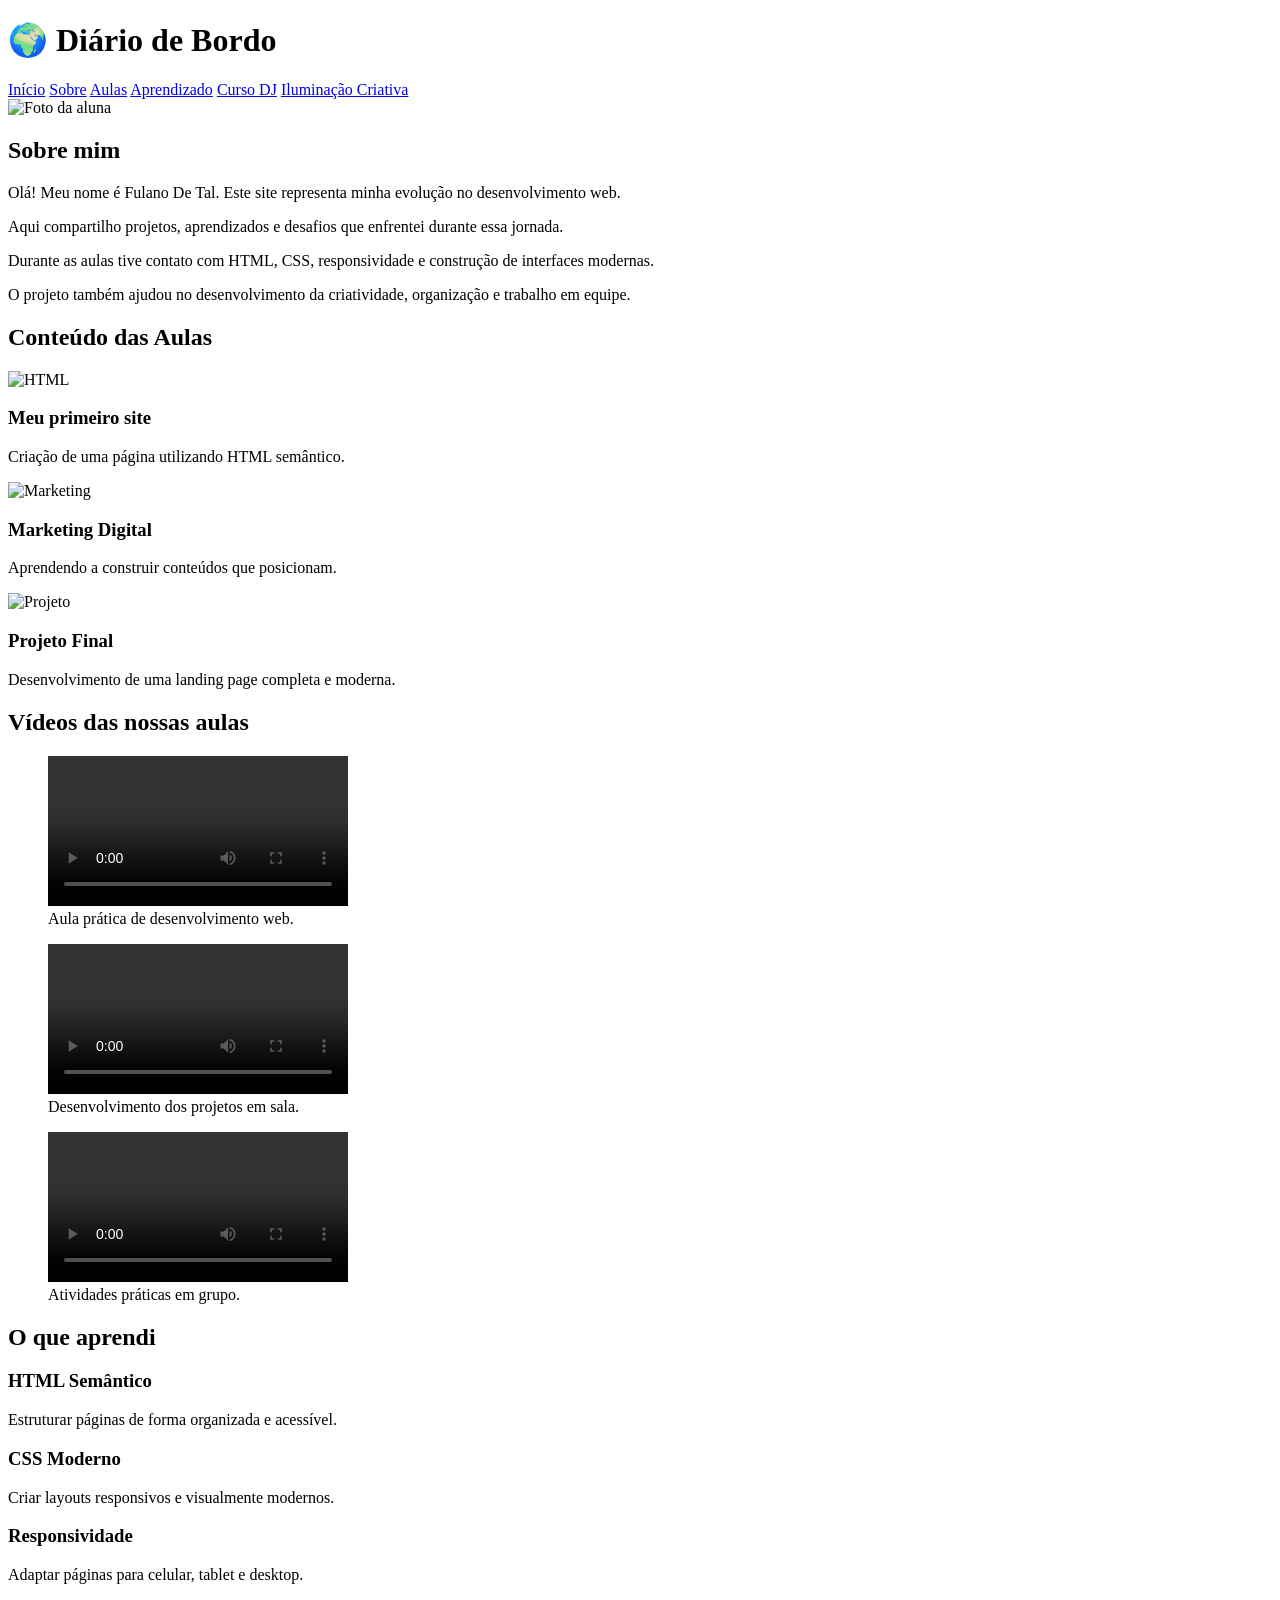
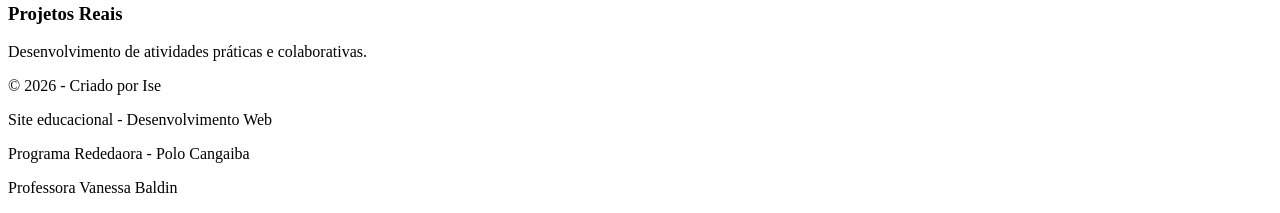
==== index.html @ 8df55586 "adiciona paginas do projeto" ====
<!DOCTYPE html>
<html lang="pt-BR">

<head>
  <meta charset="UTF-8">
  <meta name="viewport" content="width=device-width, initial-scale=1.0">
  <title>Diário de Bordo</title>

  <link rel="stylesheet" href="css/style.css">
  <link rel="icon" type="image/png" href="img/favicon.jpg">
</head>

<body>

  <!-- HEADER -->

  <header>

    <h1>🌍 Diário de Bordo</h1>

    <nav>

      <a href="index.html">Início</a>
      <a href="#sobre">Sobre</a>
      <a href="#conteudodasaulas">Aulas</a>
      <a href="#aprendizado">Aprendizado</a>

      <a href="dj.html">Curso DJ</a>

      <a href="iluminacao.html">
        Iluminação Criativa
      </a>

    </nav>

  </header>

  <!-- HERO -->

  <section id="hero">

    <!-- <div class="hero-text">

      <h2>
        Minha jornada no Desenvolvimento Web
      </h2>

      <p>
        Transformando aprendizado em projetos reais 
      </p>

      <button onclick="mensagem()">
        Ver mensagem
      </button>

    </div> -->

  </section>

  <main>

    <!-- SOBRE -->

    <section id="sobre" class="container">

      <div class="sobre-content">

        <img src="img/perfil.jpg" alt="Foto da aluna">

        <div>

          <h2>Sobre mim</h2>

          <p>
            Olá! Meu nome é Fulano De Tal.
            Este site representa minha evolução
            no desenvolvimento web.
          </p>

          <p>
            Aqui compartilho projetos,
            aprendizados e desafios que enfrentei
            durante essa jornada.
          </p>

          <p>
            Durante as aulas tive contato
            com HTML, CSS, responsividade
            e construção de interfaces modernas.
          </p>

          <p>
            O projeto também ajudou no
            desenvolvimento da criatividade,
            organização e trabalho em equipe.
          </p>

         
        </div>

      </div>

    </section>

    <!-- CARDS -->

    <section id="conteudodasaulas" class="container">

      <div class="section-title">
        <h2>Conteúdo das Aulas</h2>
      </div>

      <div class="cards">

        <article class="card">

          <img src="img/ise.jpeg" alt="HTML">

          <h3>Meu primeiro site</h3>

          <p>
            Criação de uma página utilizando
            HTML semântico.
          </p>

        </article>

        <article class="card">

          <img src="img/eu2.png" alt="Marketing">

          <h3>Marketing Digital</h3>

          <p>
            Aprendendo a construir conteúdos que posicionam.
          </p>

        </article>

        <article class="card">

          <img src="img/programando.jpeg" alt="Projeto">

          <h3>Projeto Final</h3>

          <p>
            Desenvolvimento de uma landing page
            completa e moderna.
          </p>

        </article>

      </div>

    </section>

    <!-- VIDEOS -->

    <section class="container">

      <div class="section-title">
        <h2>Vídeos das nossas aulas</h2>
      </div>

      <div class="videos-grid">

        <figure class="video-card">

          <video controls>
            <source src="video/aula.mp4" type="video/mp4">
          </video>

          <figcaption>
            Aula prática de desenvolvimento web.
          </figcaption>

        </figure>

        <figure class="video-card">

          <video controls>
            <source src="video/curta.MOV" type="video/mp4">
          </video>

          <figcaption>
            Desenvolvimento dos projetos em sala.
          </figcaption>

        </figure>

        <figure class="video-card">

          <video controls>
            <source src="video/aula3.mp4" type="video/mp4">
          </video>

          <figcaption>
            Atividades práticas em grupo.
          </figcaption>

        </figure>

      </div>

    </section>

    <!-- APRENDIZADO -->

    <section id="aprendizado" class="container">

      <div class="section-title">
        <h2>O que aprendi</h2>
      </div>

      <div class="topicos">

        <div class="topico">

          <h3>HTML Semântico</h3>

          <p>
            Estruturar páginas de forma organizada
            e acessível.
          </p>

        </div>

        <div class="topico">

          <h3>CSS Moderno</h3>

          <p>
            Criar layouts responsivos
            e visualmente modernos.
          </p>

        </div>

        <div class="topico">

          <h3>Responsividade</h3>

          <p>
            Adaptar páginas para celular,
            tablet e desktop.
          </p>

        </div>

        <div class="topico">

          <h3>Projetos Reais</h3>

          <p>
            Desenvolvimento de atividades
            práticas e colaborativas.
          </p>

        </div>

      </div>

    </section>

  </main>

  <!-- FOOTER -->

  <footer>

    <p>© 2026 - Criado por Ise </p>

    <p>
      Site educacional - Desenvolvimento Web
    </p>

    <p>
      Programa Rededaora - Polo Cangaiba
    </p>

    <p>
      Professora Vanessa Baldin
    </p>

  </footer>

  <script src="js/script.js"></script>

</body>

</html>
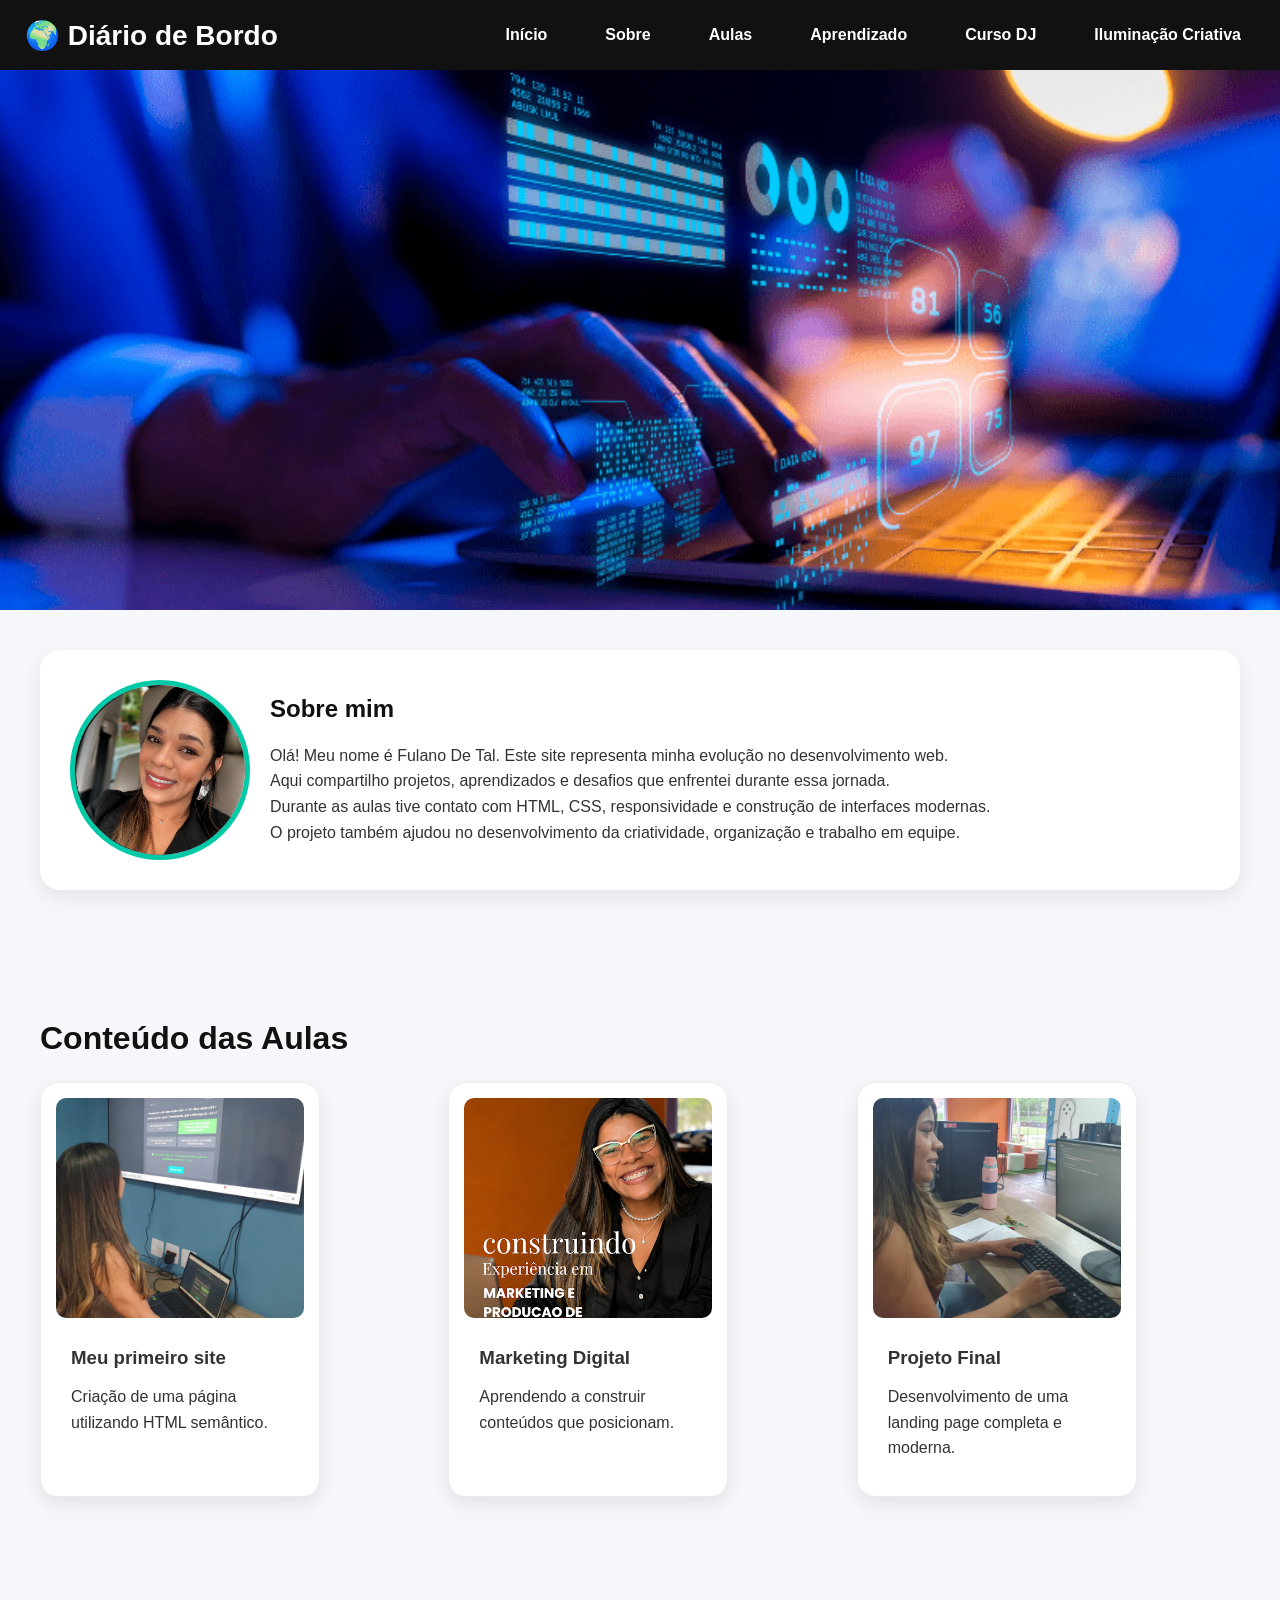
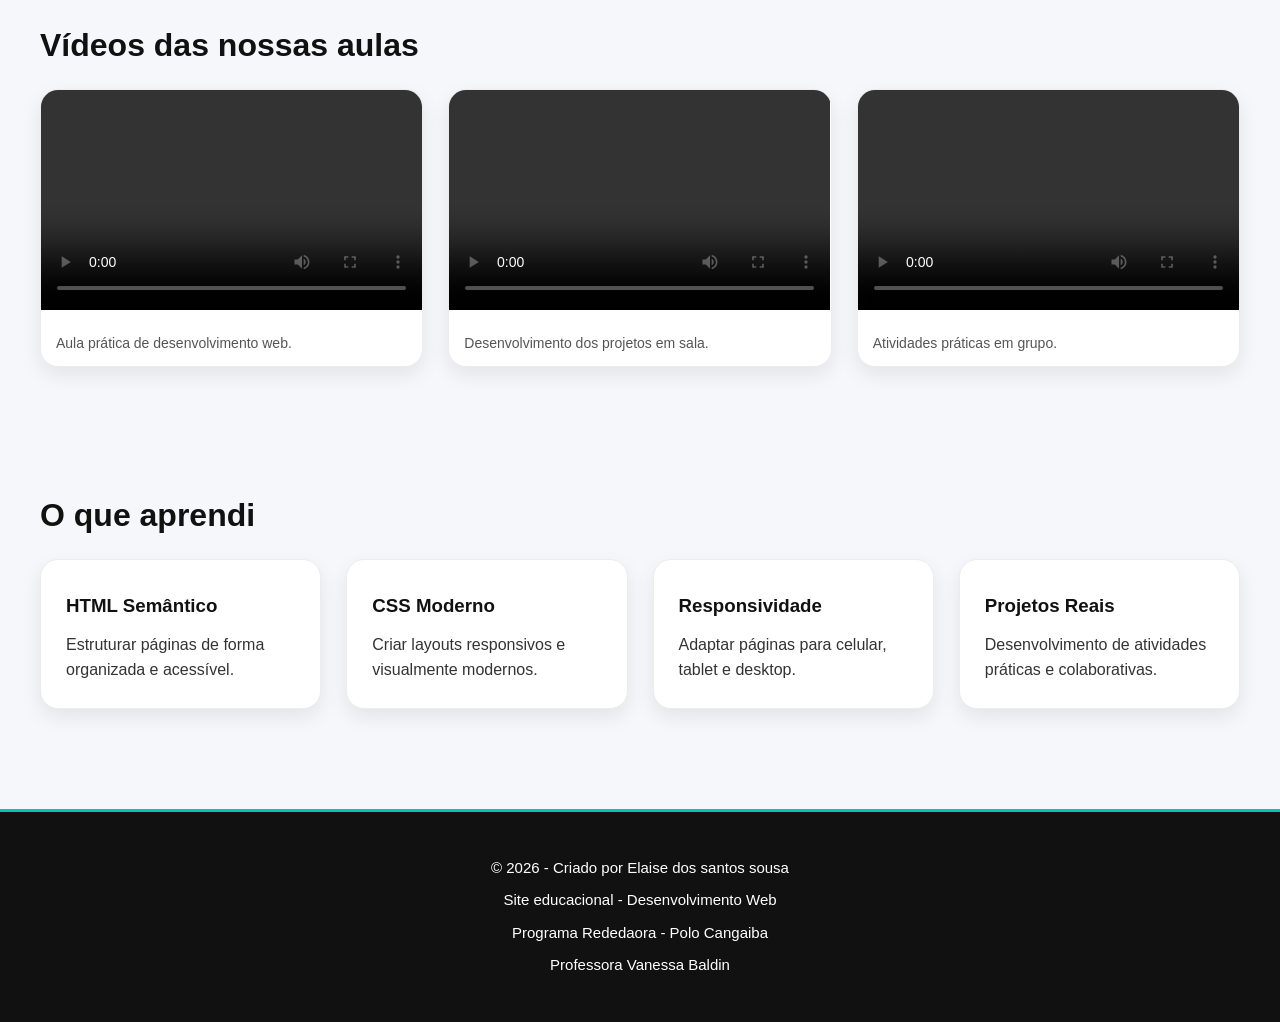
==== commit d7564b3e: "Ajuste os arquivos" ====
--- a/index.html
+++ b/index.html
@@ -268,7 +268,7 @@
 
   <footer>
 
-    <p>© 2026 - Criado por Ise </p>
+    <p>© 2026 - Criado por Elaise dos santos sousa </p>
 
     <p>
       Site educacional - Desenvolvimento Web
--- a/css/style.css
+++ b/css/style.css
@@ -0,0 +1,706 @@
+* {
+  margin: 0;
+  padding: 0;
+  box-sizing: border-box;
+}
+
+/* Corpo */
+body {
+  font-family: 'Arial', sans-serif;
+  background: #f5f7fa;
+  color: #333;
+}
+
+/* Header */
+header {
+  background: #111;
+  color: white;
+  padding: 15px;
+  display: flex;
+  justify-content: space-between;
+  align-items: center;
+}
+
+header nav a {
+  color: white;
+  margin-left: 15px;
+  text-decoration: none;
+}
+
+/* Hero */
+#hero {
+  background: url('../img/capa1.png') center/cover no-repeat;
+  height: 60vh;
+  display: flex;
+  align-items: center;
+  justify-content: center;
+  color: white;
+  text-align: center;
+}
+
+.hero-text {
+  background: rgba(0, 0, 0, 0.5);
+  padding: 20px;
+  border-radius: 10px;
+}
+
+button {
+  margin-top: 15px;
+  padding: 10px 20px;
+  border: none;
+  background: #00c9a7;
+  color: white;
+  cursor: pointer;
+  border-radius: 5px;
+}
+
+/* Container */
+.container {
+  padding: 40px;
+}
+
+/* Sobre */
+.sobre-content {
+  display: flex;
+  gap: 20px;
+  align-items: center;
+}
+
+.sobre-content img {
+  width: 150px;
+  border-radius: 50%;
+}
+
+/* Cards */
+.cards {
+  display: flex;
+  gap: 20px;
+  margin-top: 20px;
+}
+
+.card {
+  background: white;
+  border-radius: 10px;
+  padding: 15px;
+  width: 30%;
+  box-shadow: 0 4px 10px rgba(0,0,0,0.1);
+  transition: transform 0.3s;
+}
+
+.card:hover {
+  transform: translateY(-5px);
+}
+
+.card img {
+  width: 100%;
+  border-radius: 10px;
+}
+
+/* Vídeo */
+.video video {
+  width: 100%;
+  max-height: 400px;
+  border-radius: 10px;
+}
+
+/* Tópicos */
+.topicos {
+  display: flex;
+  gap: 20px;
+}
+
+.topico {
+  background: white;
+  padding: 20px;
+  border-radius: 10px;
+  flex: 1;
+}
+
+/* Footer */
+footer {
+  text-align: center;
+  padding: 20px;
+  background: #111;
+  color: white;
+}
+
+/* Configurações das novas paginas */
+/* AJUSTE GERAL DO HEADER */
+
+header {
+  flex-wrap: wrap;
+  gap: 15px;
+}
+
+header nav {
+  display: flex;
+  flex-wrap: wrap;
+  gap: 10px;
+}
+
+header nav a {
+  transition: 0.3s;
+}
+
+header nav a:hover {
+  color: #00c9a7;
+}
+
+/* TÍTULOS */
+
+h2 {
+  margin-bottom: 20px;
+  color: #111;
+}
+
+h3 {
+  margin: 10px 0;
+}
+
+/* PARÁGRAFOS */
+
+p {
+  line-height: 1.6;
+}
+
+/* NOVAS PÁGINAS */
+
+main section {
+  margin-bottom: 50px;
+}
+
+/* GALERIA DAS NOVAS PÁGINAS */
+
+.cards {
+  flex-wrap: wrap;
+}
+
+.card {
+  min-width: 280px;
+  flex: 1;
+}
+
+.card img {
+  height: 220px;
+  object-fit: cover;
+}
+
+/* VÍDEOS */
+
+.video {
+  margin-top: 20px;
+}
+
+.video video {
+  width: 100%;
+  object-fit: cover;
+}
+
+/* FIGCAPTION */
+
+figcaption {
+  margin-top: 10px;
+  font-size: 14px;
+  color: #555;
+}
+
+/* EFEITO NAS SEÇÕES */
+
+section {
+  animation: fade 0.5s ease;
+}
+
+@keyframes fade {
+  from {
+    opacity: 0;
+    transform: translateY(10px);
+  }
+
+  to {
+    opacity: 1;
+    transform: translateY(0);
+  }
+}
+
+/* RESPONSIVIDADE TABLET */
+
+@media (max-width: 900px) {
+
+  /* HEADER */
+
+  header {
+    flex-direction: column;
+    text-align: center;
+  }
+
+  header nav {
+    justify-content: center;
+  }
+
+  /* SOBRE */
+
+  .sobre-content {
+    flex-direction: column;
+    text-align: center;
+  }
+
+  .sobre-content img {
+    width: 180px;
+  }
+
+  /* HERO */
+
+  #hero {
+    height: 50vh;
+    padding: 20px;
+  }
+
+  .hero-text h2 {
+    font-size: 28px;
+  }
+
+  /* CARDS */
+
+  .cards {
+    justify-content: center;
+  }
+
+  .card {
+    width: 45%;
+  }
+
+  /* TÓPICOS */
+
+  .topicos {
+    flex-wrap: wrap;
+  }
+
+  .topico {
+    min-width: 250px;
+  }
+
+}
+
+/*RESPONSIVIDADE CELULAR */
+
+@media (max-width: 600px) {
+
+  /* CONTAINER */
+
+  .container {
+    padding: 25px;
+  }
+
+  /* HEADER */
+
+  header h1 {
+    font-size: 24px;
+  }
+
+  header nav {
+    flex-direction: column;
+    align-items: center;
+  }
+
+  header nav a {
+    margin: 5px 0;
+  }
+
+  /* HERO */
+
+  #hero {
+    height: auto;
+    padding: 60px 20px;
+  }
+
+  .hero-text {
+    width: 100%;
+  }
+
+  .hero-text h2 {
+    font-size: 22px;
+  }
+
+  .hero-text p {
+    font-size: 15px;
+  }
+
+  /* BOTÃO */
+
+  button {
+    width: 100%;
+  }
+
+  /* SOBRE */
+
+  .sobre-content img {
+    width: 140px;
+  }
+
+  /* CARDS */
+
+  .cards {
+    flex-direction: column;
+  }
+
+  .card {
+    width: 100%;
+  }
+
+  .card img {
+    height: 200px;
+  }
+
+  /* TÓPICOS */
+
+  .topicos {
+    flex-direction: column;
+  }
+
+  /* FOOTER */
+
+  footer {
+    font-size: 14px;
+  }
+
+}
+
+/* MENU GLOBAL PADRÃO */
+
+header {
+  background: #111;
+  color: white;
+  padding: 18px 25px;
+
+  display: flex;
+  justify-content: space-between;
+  align-items: center;
+
+  flex-wrap: wrap;
+  gap: 15px;
+
+  position: sticky;
+  top: 0;
+  z-index: 999;
+}
+
+header h1 {
+  font-size: 28px;
+}
+
+header nav {
+  display: flex;
+  gap: 15px;
+  flex-wrap: wrap;
+}
+
+header nav a {
+  color: white;
+  text-decoration: none;
+  font-weight: bold;
+
+  padding: 8px 14px;
+  border-radius: 6px;
+
+  transition: 0.3s;
+}
+
+header nav a:hover {
+  background: #00c9a7;
+  color: #111;
+}
+
+/* RESPONSIVIDADE MENU*/
+
+@media (max-width: 768px) {
+
+  header {
+    flex-direction: column;
+    text-align: center;
+  }
+
+  header nav {
+    justify-content: center;
+  }
+
+}
+
+@media (max-width: 600px) {
+
+  header h1 {
+    font-size: 22px;
+  }
+
+  header nav {
+    flex-direction: column;
+    width: 100%;
+  }
+
+  header nav a {
+    width: 100%;
+    text-align: center;
+  }
+
+}
+/* FOOTER PADRÃO GLOBAL*/
+
+footer {
+  background: #111;
+  color: white;
+
+  text-align: center;
+
+  padding: 35px 20px;
+
+  margin-top: 60px;
+}
+
+footer p {
+  margin: 10px 0;
+  font-size: 15px;
+  line-height: 1.5;
+}
+
+/* EFEITO VISUAL */
+
+footer {
+  border-top: 3px solid #00c9a7;
+}
+
+/* RESPONSIVO */
+
+@media (max-width: 600px) {
+
+  footer {
+    padding: 25px 15px;
+  }
+
+  footer p {
+    font-size: 14px;
+  }
+
+}
+
+/*MELHORIAS VISUAIS INDEX*/
+
+/* TÍTULO DAS SEÇÕES */
+
+.section-title {
+  margin-bottom: 25px;
+}
+
+.section-title h2 {
+  font-size: 32px;
+  color: #111;
+}
+
+/*CARDS GERAIS */
+
+.cards {
+  display: grid;
+  grid-template-columns: repeat(auto-fit, minmax(280px, 1fr));
+  gap: 25px;
+}
+
+.card {
+  background: white;
+
+  border-radius: 18px;
+
+  overflow: hidden;
+
+  box-shadow: 0 8px 20px rgba(0,0,0,0.08);
+
+  transition: 0.3s;
+
+  border: 1px solid #ececec;
+}
+
+.card:hover {
+  transform: translateY(-8px);
+}
+
+.card img {
+  width: 100%;
+  height: 220px;
+  object-fit: cover;
+}
+
+.card h3 {
+  padding: 15px 15px 5px;
+}
+
+.card p {
+  padding: 0 15px 20px;
+}
+
+/* VÍDEOS EM QUADROS */
+
+.videos-grid {
+
+  display: grid;
+
+  grid-template-columns: repeat(auto-fit, minmax(320px, 1fr));
+
+  gap: 25px;
+}
+
+.video-card {
+
+  background: white;
+
+  border-radius: 18px;
+
+  overflow: hidden;
+
+  box-shadow: 0 8px 20px rgba(0,0,0,0.08);
+
+  border: 1px solid #ececec;
+
+  transition: 0.3s;
+}
+
+.video-card:hover {
+
+  transform: translateY(-5px);
+}
+
+.video-card video {
+
+  width: 100%;
+
+  height: 220px;
+
+  object-fit: cover;
+
+  display: block;
+}
+
+.video-card figcaption {
+
+  padding: 15px;
+
+  font-size: 14px;
+
+  color: #555;
+}
+
+/*CARDS O QUE APRENDI */
+
+.topicos {
+
+  display: grid;
+
+  grid-template-columns: repeat(auto-fit, minmax(240px, 1fr));
+
+  gap: 25px;
+}
+
+.topico {
+
+  background: white;
+
+  padding: 25px;
+
+  border-radius: 18px;
+
+  box-shadow: 0 8px 20px rgba(0,0,0,0.08);
+
+  border: 1px solid #ececec;
+
+  transition: 0.3s;
+}
+
+.topico:hover {
+
+  transform: translateY(-5px);
+}
+
+.topico h3 {
+
+  margin-bottom: 15px;
+
+  color: #111;
+}
+
+/* SOBRE */
+
+.sobre-content {
+
+  background: white;
+
+  padding: 30px;
+
+  border-radius: 20px;
+
+  box-shadow: 0 8px 20px rgba(0,0,0,0.08);
+}
+
+.sobre-content img {
+
+  width: 180px;
+
+  height: 180px;
+
+  object-fit: cover;
+
+  border: 5px solid #00c9a7;
+}
+
+/* HERO MELHORADO */
+
+.hero-text {
+
+  backdrop-filter: blur(5px);
+
+  padding: 35px;
+
+  border-radius: 20px;
+}
+
+.hero-text h2 {
+
+  font-size: 48px;
+
+  margin-bottom: 15px;
+}
+
+.hero-text p {
+
+  font-size: 18px;
+}
+
+/*RESPONSIVO*/
+
+@media (max-width: 768px) {
+
+  .hero-text h2 {
+    font-size: 32px;
+  }
+
+  .videos-grid {
+    grid-template-columns: 1fr;
+  }
+
+}
+
+@media (max-width: 600px) {
+
+  .section-title h2 {
+    font-size: 26px;
+  }
+
+  .hero-text {
+    padding: 25px;
+  }
+
+  .hero-text h2 {
+    font-size: 26px;
+  }
+
+  .card img,
+  .video-card video {
+    height: 200px;
+  }
+
+}
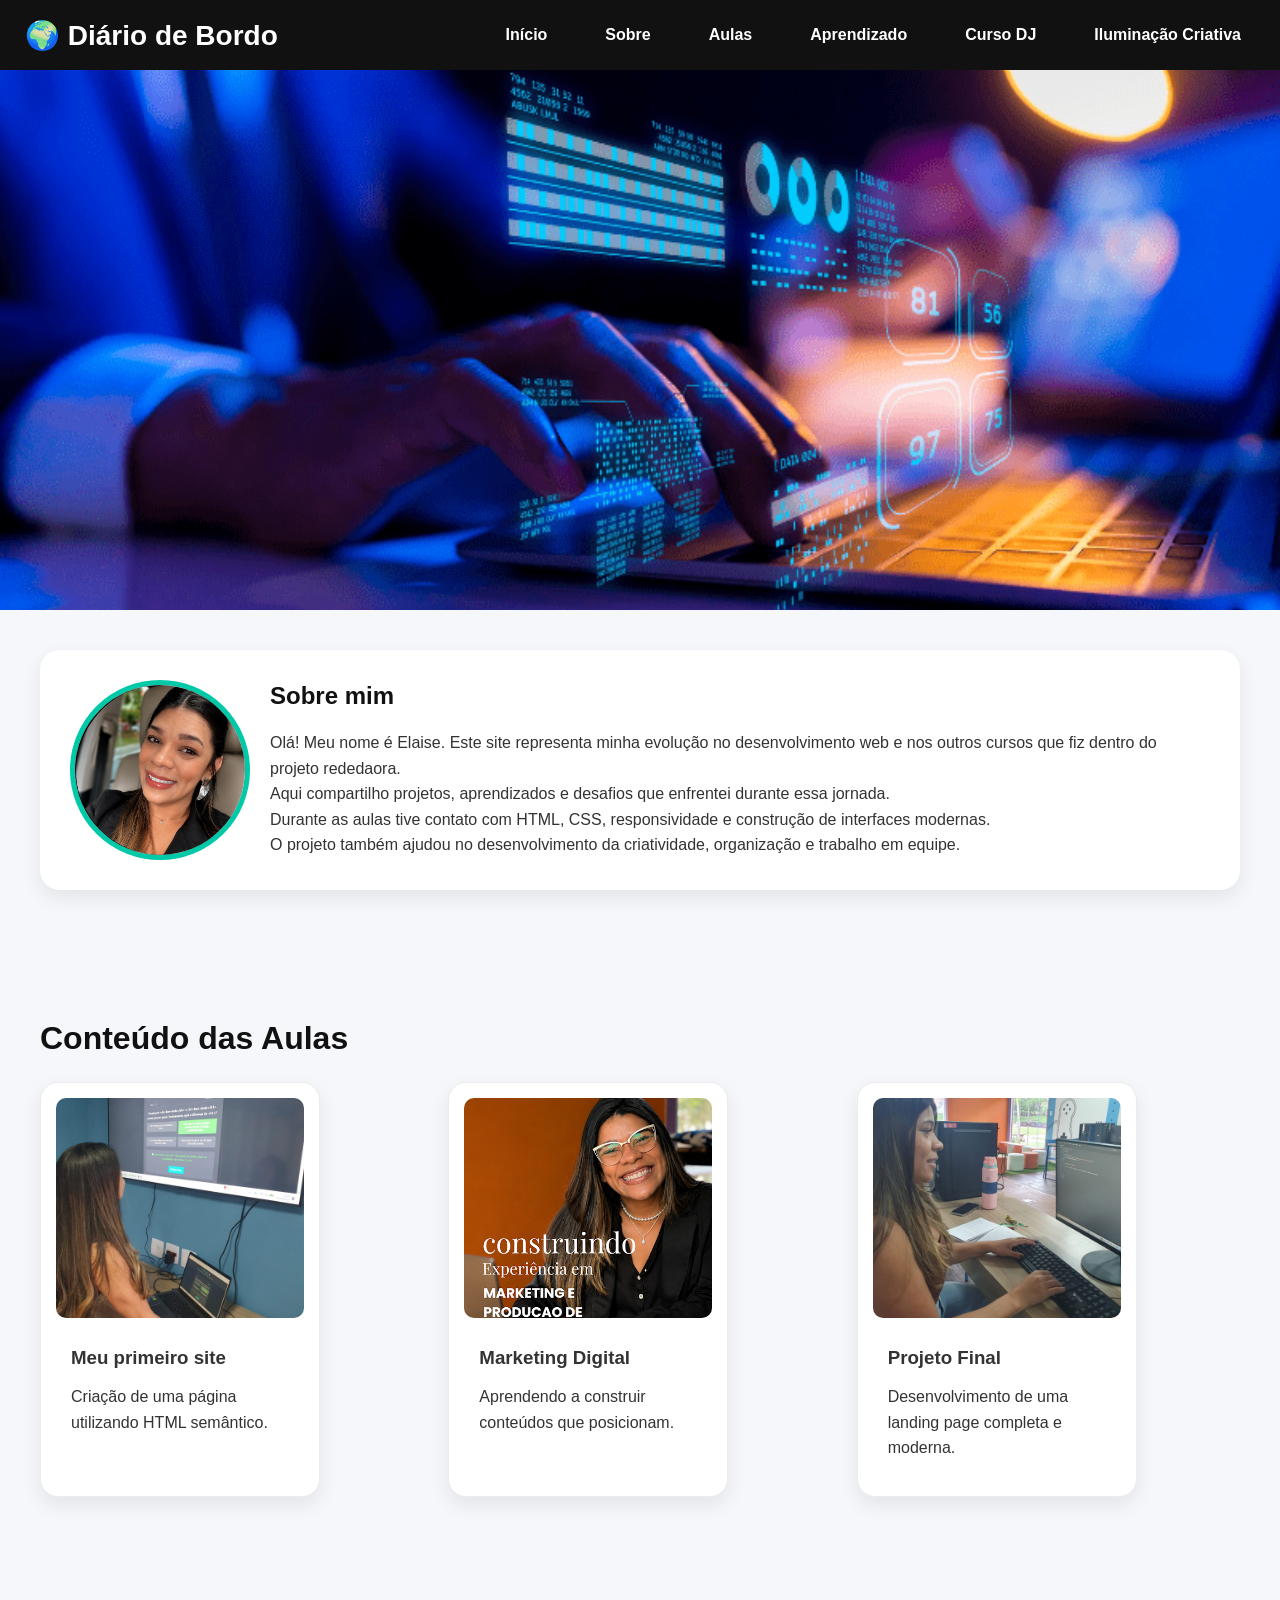
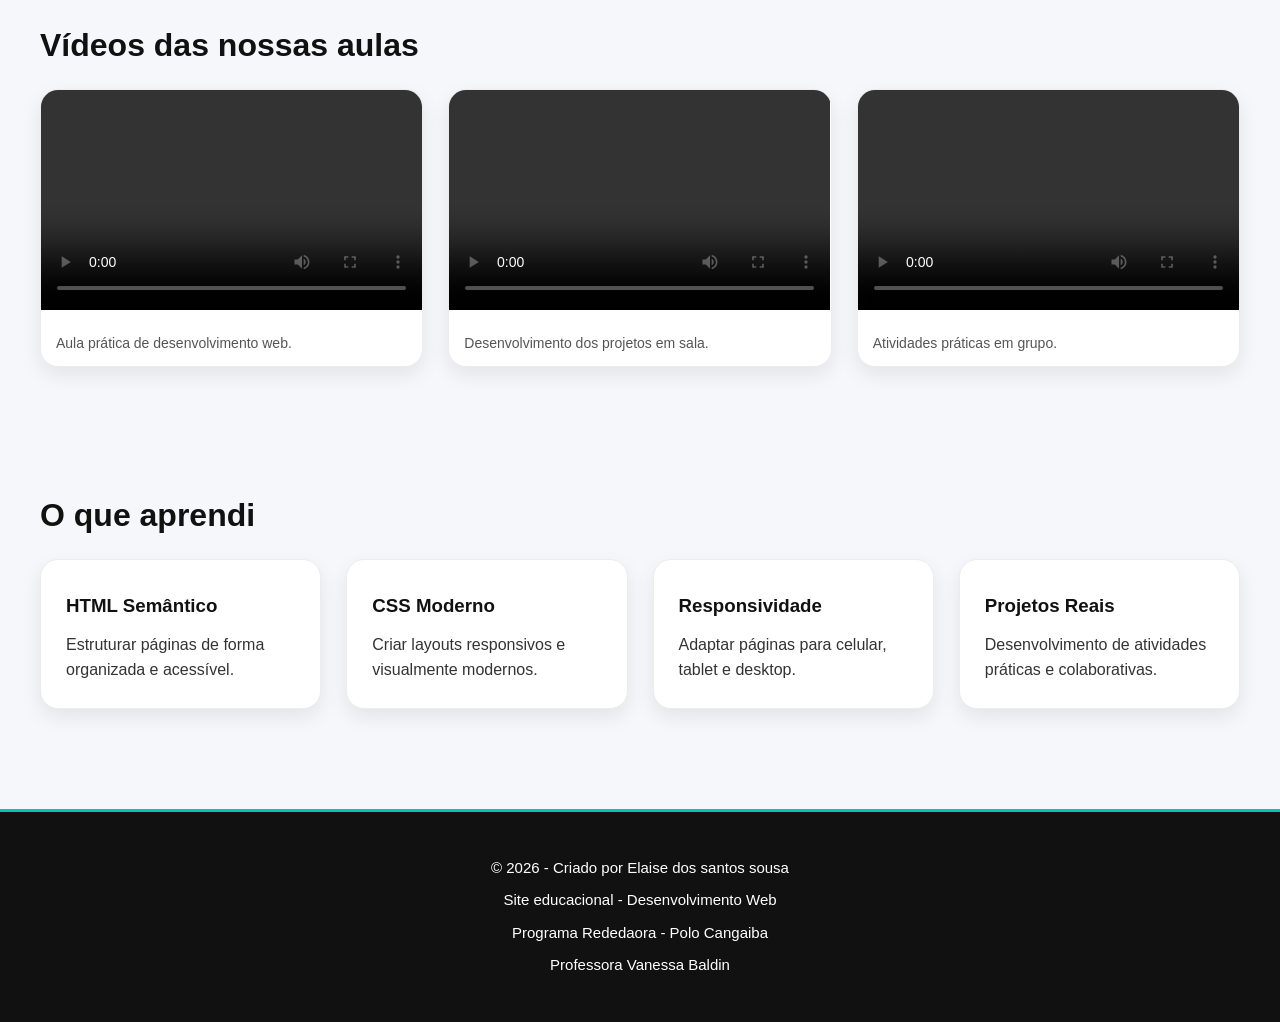
==== commit b3190be0: "atualiza texto sobre" ====
--- a/index.html
+++ b/index.html
@@ -72,9 +72,9 @@
           <h2>Sobre mim</h2>
 
           <p>
-            Olá! Meu nome é Fulano De Tal.
+            Olá! Meu nome é Elaise.
             Este site representa minha evolução
-            no desenvolvimento web.
+            no desenvolvimento web  e nos outros cursos que fiz dentro do projeto rededaora.
           </p>
 
           <p>
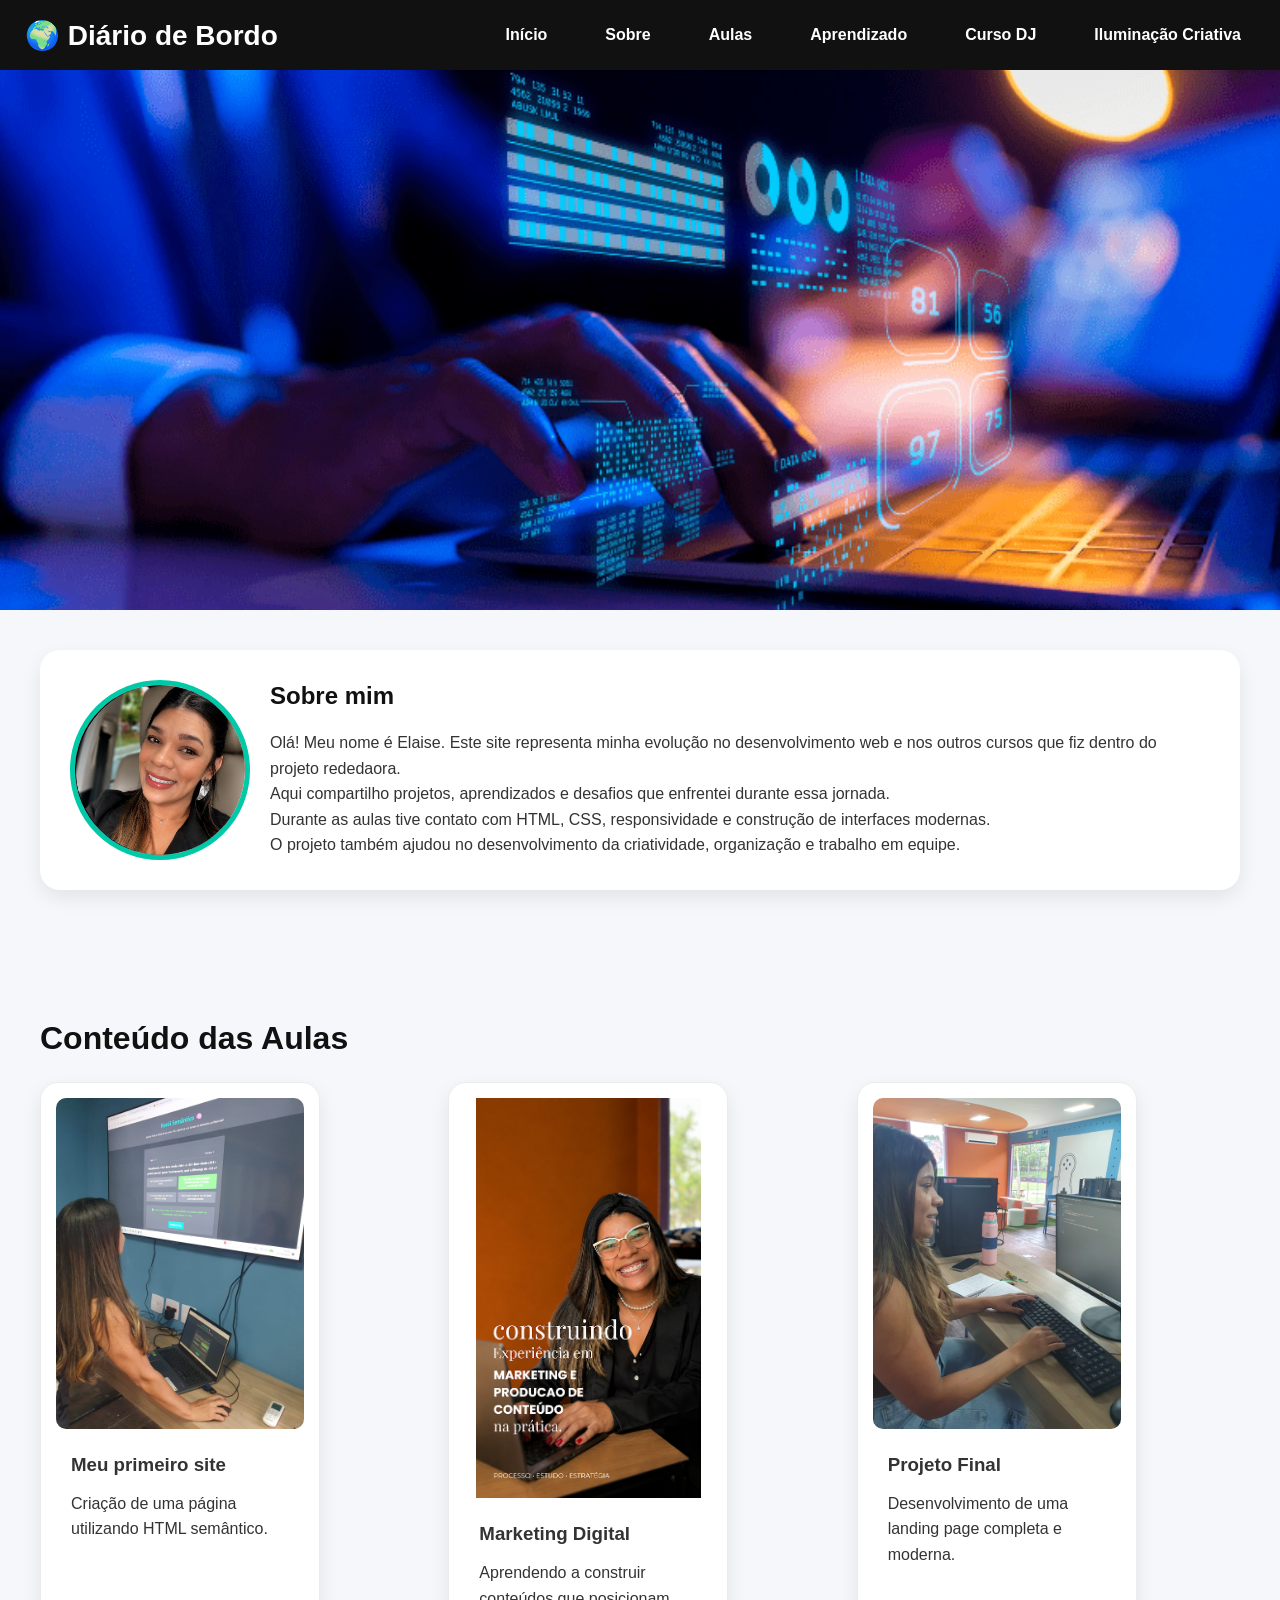
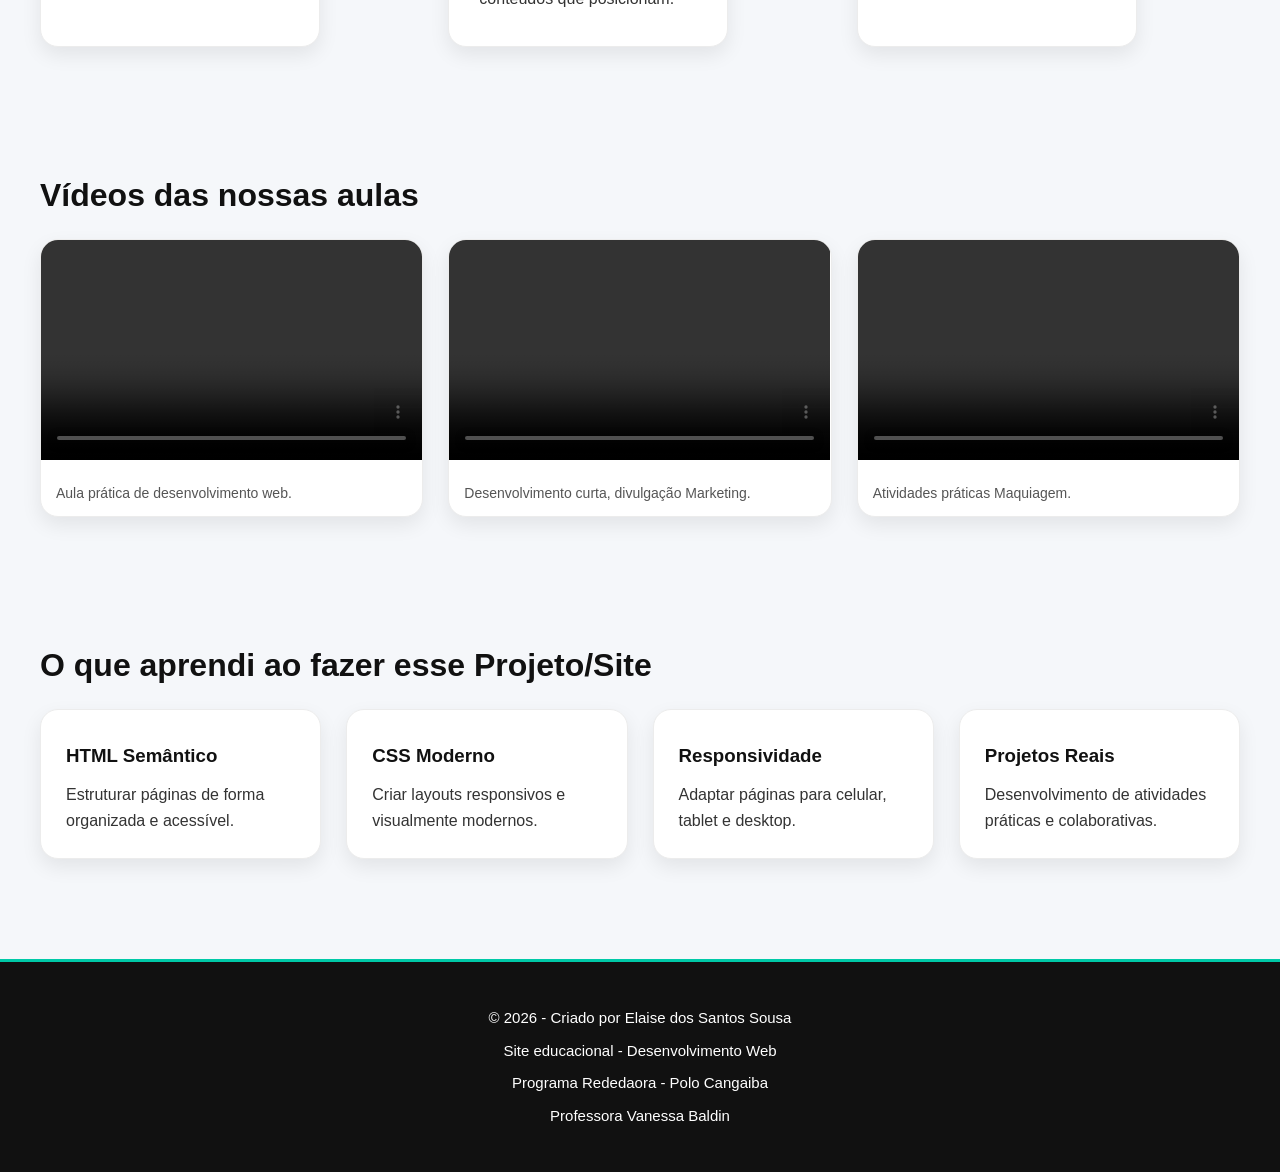
==== commit c9dd7519: "Ajustes e inclusão de videos Ise" ====
--- a/index.html
+++ b/index.html
@@ -74,7 +74,8 @@
           <p>
             Olá! Meu nome é Elaise.
             Este site representa minha evolução
-            no desenvolvimento web  e nos outros cursos que fiz dentro do projeto rededaora.
+            no desenvolvimento web  e nos outros cursos
+            que fiz dentro do projeto rededaora.
           </p>
 
           <p>
@@ -179,11 +180,11 @@
         <figure class="video-card">
 
           <video controls>
-            <source src="video/curta.MOV" type="video/mp4">
+            <source src="video/video-mkt.mp4" type="video/mp4">
           </video>
 
           <figcaption>
-            Desenvolvimento dos projetos em sala.
+            Desenvolvimento curta, divulgação Marketing.
           </figcaption>
 
         </figure>
@@ -191,11 +192,11 @@
         <figure class="video-card">
 
           <video controls>
-            <source src="video/aula3.mp4" type="video/mp4">
+            <source src="video/video-make.mp4" type="video/mp4">
           </video>
 
           <figcaption>
-            Atividades práticas em grupo.
+            Atividades práticas Maquiagem.
           </figcaption>
 
         </figure>
@@ -209,7 +210,7 @@
     <section id="aprendizado" class="container">
 
       <div class="section-title">
-        <h2>O que aprendi</h2>
+        <h2>O que aprendi ao fazer esse Projeto/Site</h2>
       </div>
 
       <div class="topicos">
@@ -268,7 +269,7 @@
 
   <footer>
 
-    <p>© 2026 - Criado por Elaise dos santos sousa </p>
+    <p>© 2026 - Criado por Elaise dos Santos Sousa </p>
 
     <p>
       Site educacional - Desenvolvimento Web
--- a/css/style.css
+++ b/css/style.css
@@ -520,10 +520,21 @@
   transform: translateY(-8px);
 }
 
-.card img {
+/* .card img {
   width: 100%;
   height: 220px;
   object-fit: cover;
+} */
+
+.card img {
+  width: 100%;
+  height: auto;
+  max-height: 400px;
+
+  object-fit: contain;
+  object-position: center;
+
+  display: block;
 }
 
 .card h3 {
@@ -571,103 +582,122 @@
 
   height: 220px;
 
+  object-fit: contain;
+
+  display: block;
+}
+
+.video-card figcaption {
+
+  padding: 15px;
+
+  font-size: 14px;
+
+  color: #555;
+}
+
+/*CARDS O QUE APRENDI */
+
+.topicos {
+
+  display: grid;
+
+  grid-template-columns: repeat(auto-fit, minmax(240px, 1fr));
+
+  gap: 25px;
+}
+
+.topico {
+
+  background: white;
+
+  padding: 25px;
+
+  border-radius: 18px;
+
+  box-shadow: 0 8px 20px rgba(0,0,0,0.08);
+
+  border: 1px solid #ececec;
+
+  transition: 0.3s;
+}
+
+.topico:hover {
+
+  transform: translateY(-5px);
+}
+
+.topico h3 {
+
+  margin-bottom: 15px;
+
+  color: #111;
+}
+
+/* SOBRE */
+
+.sobre-content {
+
+  background: white;
+
+  padding: 30px;
+
+  border-radius: 20px;
+
+  box-shadow: 0 8px 20px rgba(0,0,0,0.08);
+}
+
+.sobre-content img {
+
+  width: 180px;
+
+  height: 180px;
+
   object-fit: cover;
 
+  border: 5px solid #00c9a7;
+}
+
+/* HERO MELHORADO */
+
+.hero-text {
+
+  backdrop-filter: blur(5px);
+
+  padding: 35px;
+
+  border-radius: 20px;
+}
+
+.hero-text h2 {
+
+  font-size: 48px;
+
+  margin-bottom: 15px;
+}
+
+.hero-text p {
+
+  font-size: 18px;
+}
+
+/* VÍDEOS SOMENTE DA PÁGINA DJ */
+
+.dj-videos .video {
+  display: flex;
+  justify-content: center;
+}
+
+.dj-videos .video video {
+  width: auto;
+  max-width: 100%;
+  height: auto;
+  max-height: 80vh;
+
+  object-fit: contain;
+
+  border-radius: 10px;
   display: block;
-}
-
-.video-card figcaption {
-
-  padding: 15px;
-
-  font-size: 14px;
-
-  color: #555;
-}
-
-/*CARDS O QUE APRENDI */
-
-.topicos {
-
-  display: grid;
-
-  grid-template-columns: repeat(auto-fit, minmax(240px, 1fr));
-
-  gap: 25px;
-}
-
-.topico {
-
-  background: white;
-
-  padding: 25px;
-
-  border-radius: 18px;
-
-  box-shadow: 0 8px 20px rgba(0,0,0,0.08);
-
-  border: 1px solid #ececec;
-
-  transition: 0.3s;
-}
-
-.topico:hover {
-
-  transform: translateY(-5px);
-}
-
-.topico h3 {
-
-  margin-bottom: 15px;
-
-  color: #111;
-}
-
-/* SOBRE */
-
-.sobre-content {
-
-  background: white;
-
-  padding: 30px;
-
-  border-radius: 20px;
-
-  box-shadow: 0 8px 20px rgba(0,0,0,0.08);
-}
-
-.sobre-content img {
-
-  width: 180px;
-
-  height: 180px;
-
-  object-fit: cover;
-
-  border: 5px solid #00c9a7;
-}
-
-/* HERO MELHORADO */
-
-.hero-text {
-
-  backdrop-filter: blur(5px);
-
-  padding: 35px;
-
-  border-radius: 20px;
-}
-
-.hero-text h2 {
-
-  font-size: 48px;
-
-  margin-bottom: 15px;
-}
-
-.hero-text p {
-
-  font-size: 18px;
 }
 
 /*RESPONSIVO*/
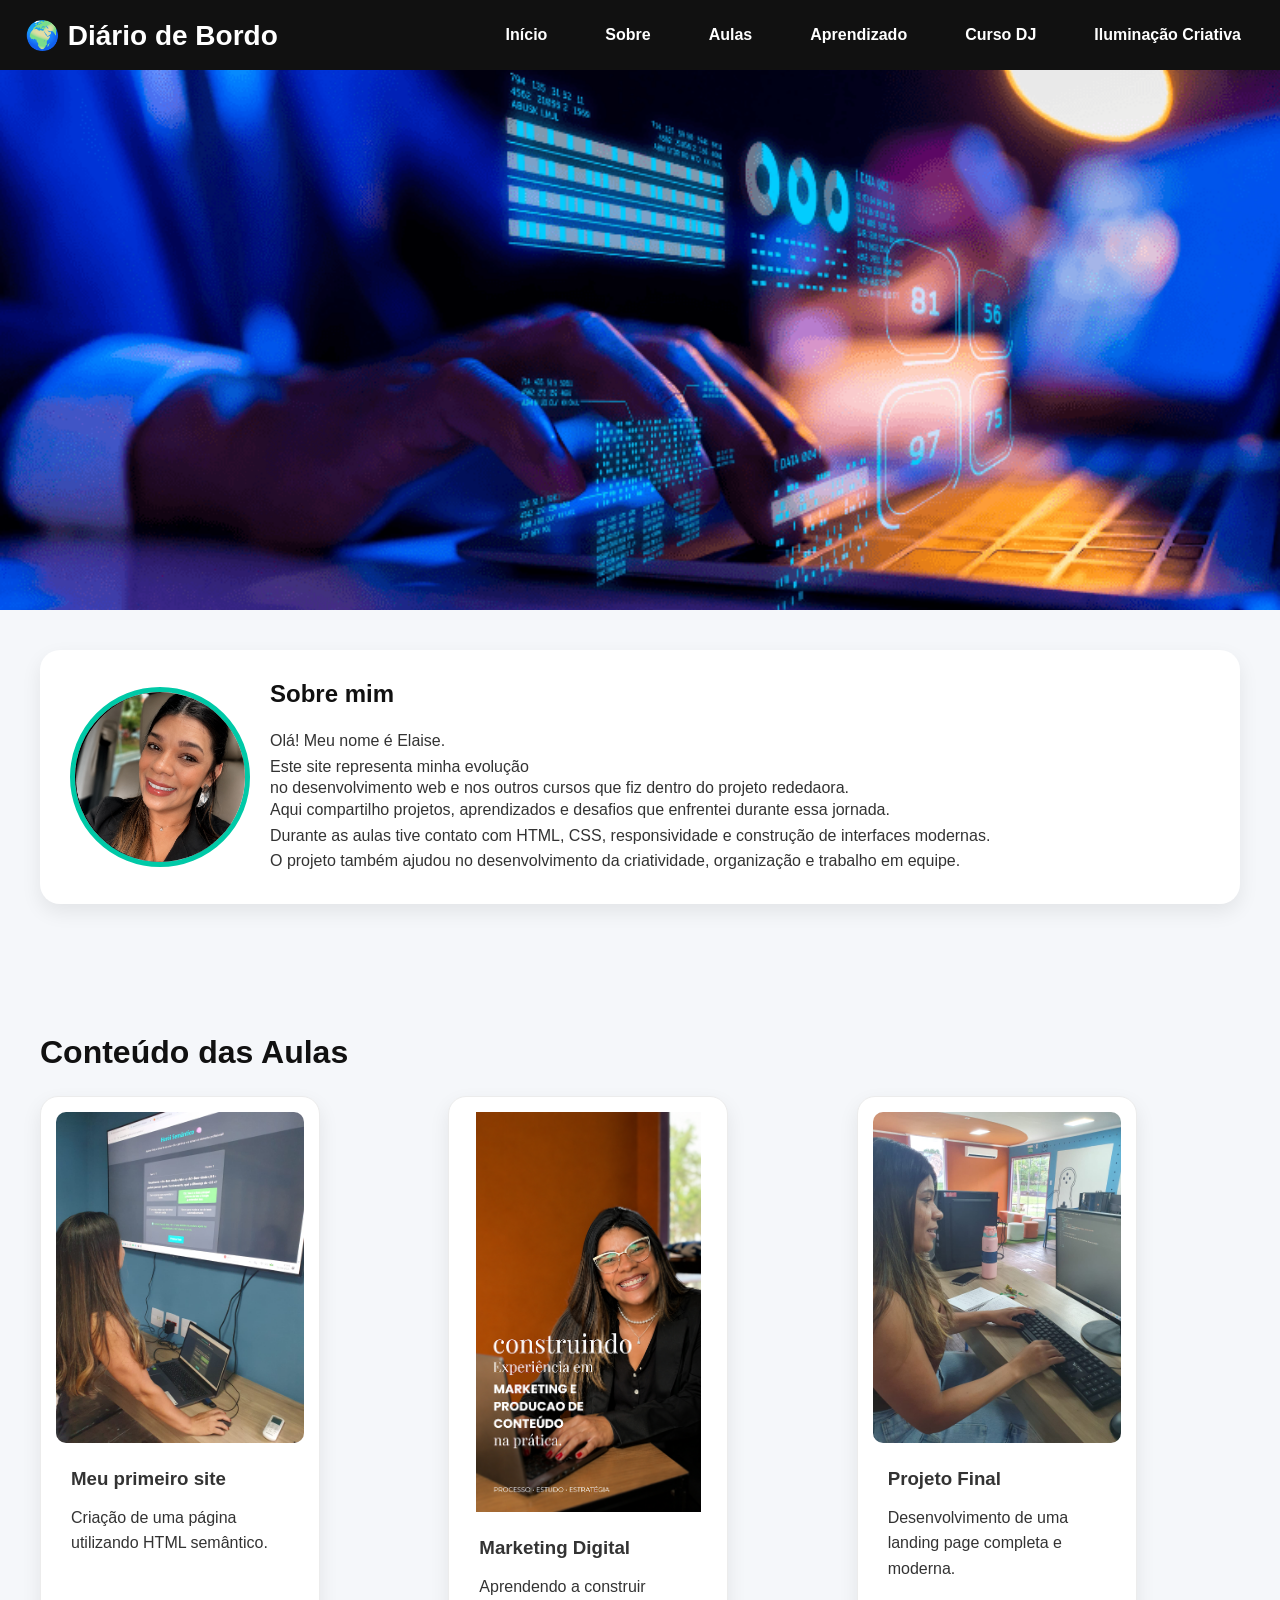
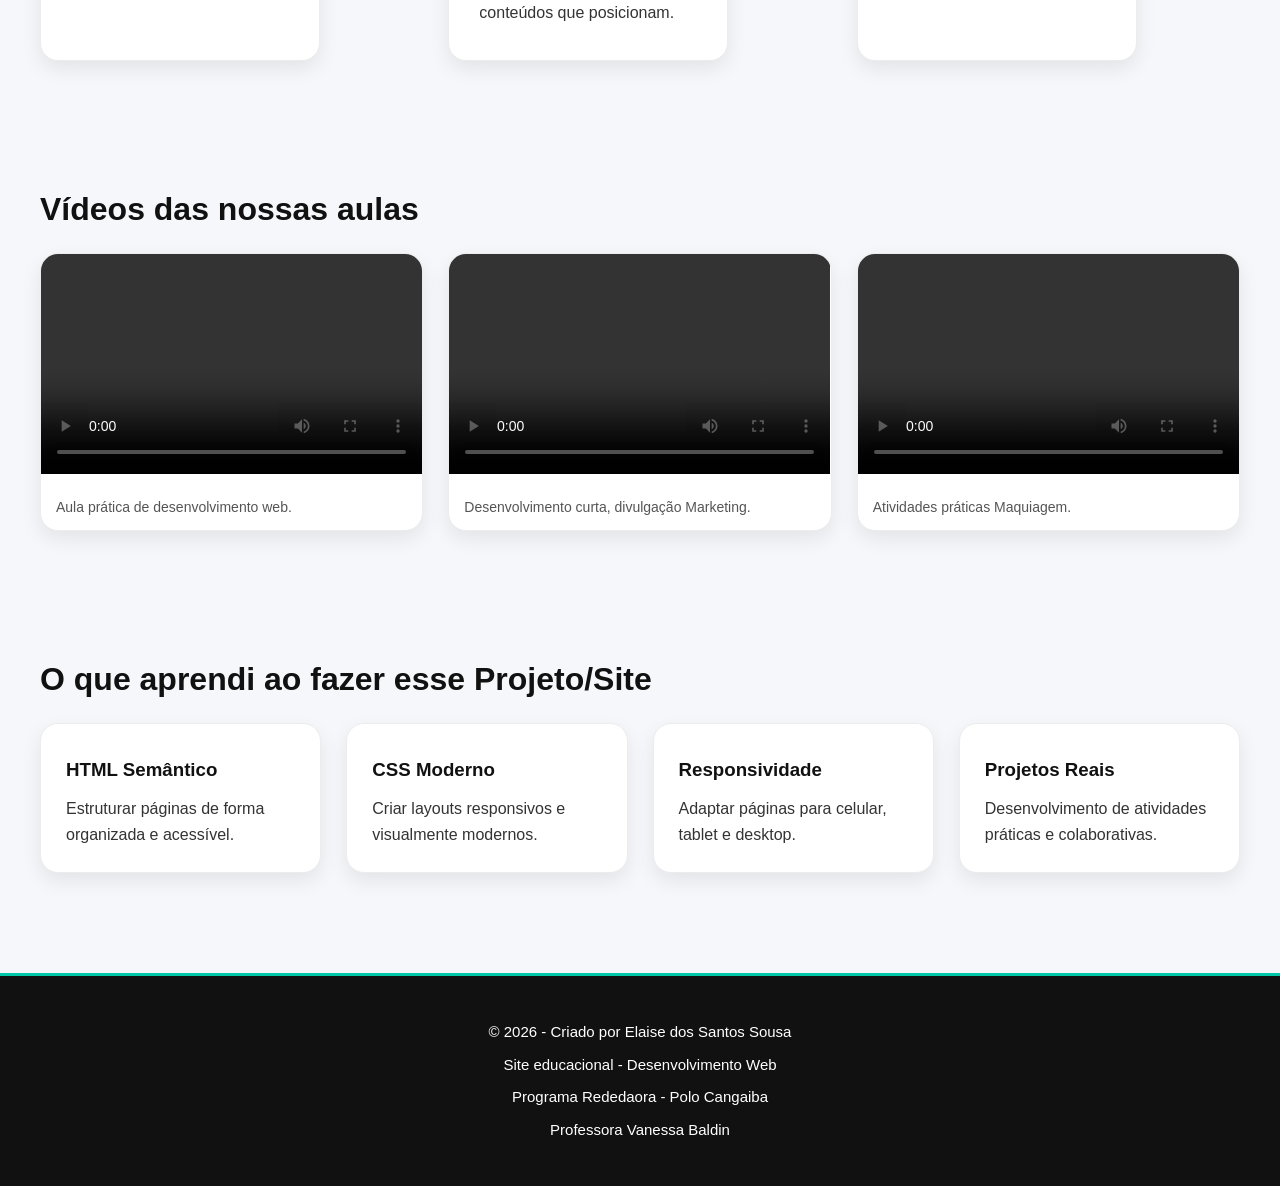
==== commit 680cad10: "ajuste teste" ====
--- a/index.html
+++ b/index.html
@@ -73,7 +73,7 @@
 
           <p>
             Olá! Meu nome é Elaise.
-            Este site representa minha evolução
+           <p> Este site representa minha evolução</p>
             no desenvolvimento web  e nos outros cursos
             que fiz dentro do projeto rededaora.
           </p>
